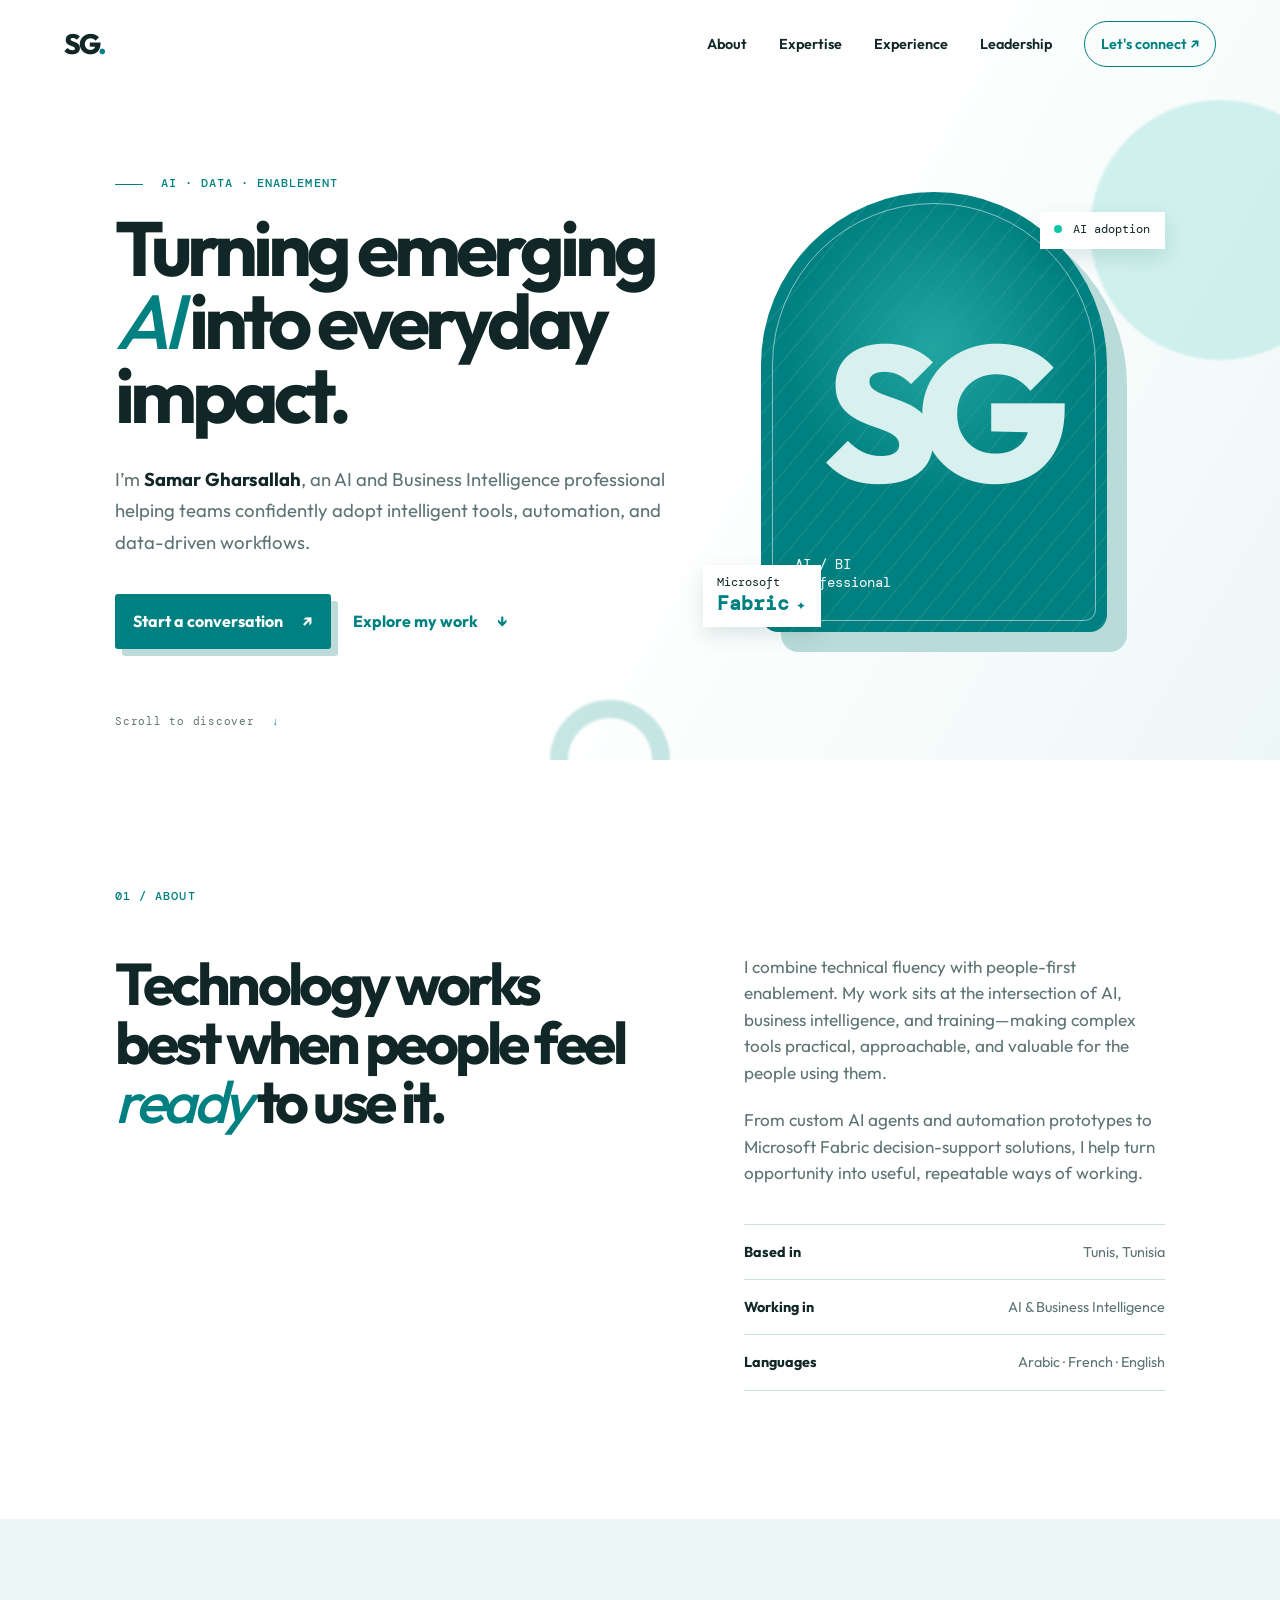
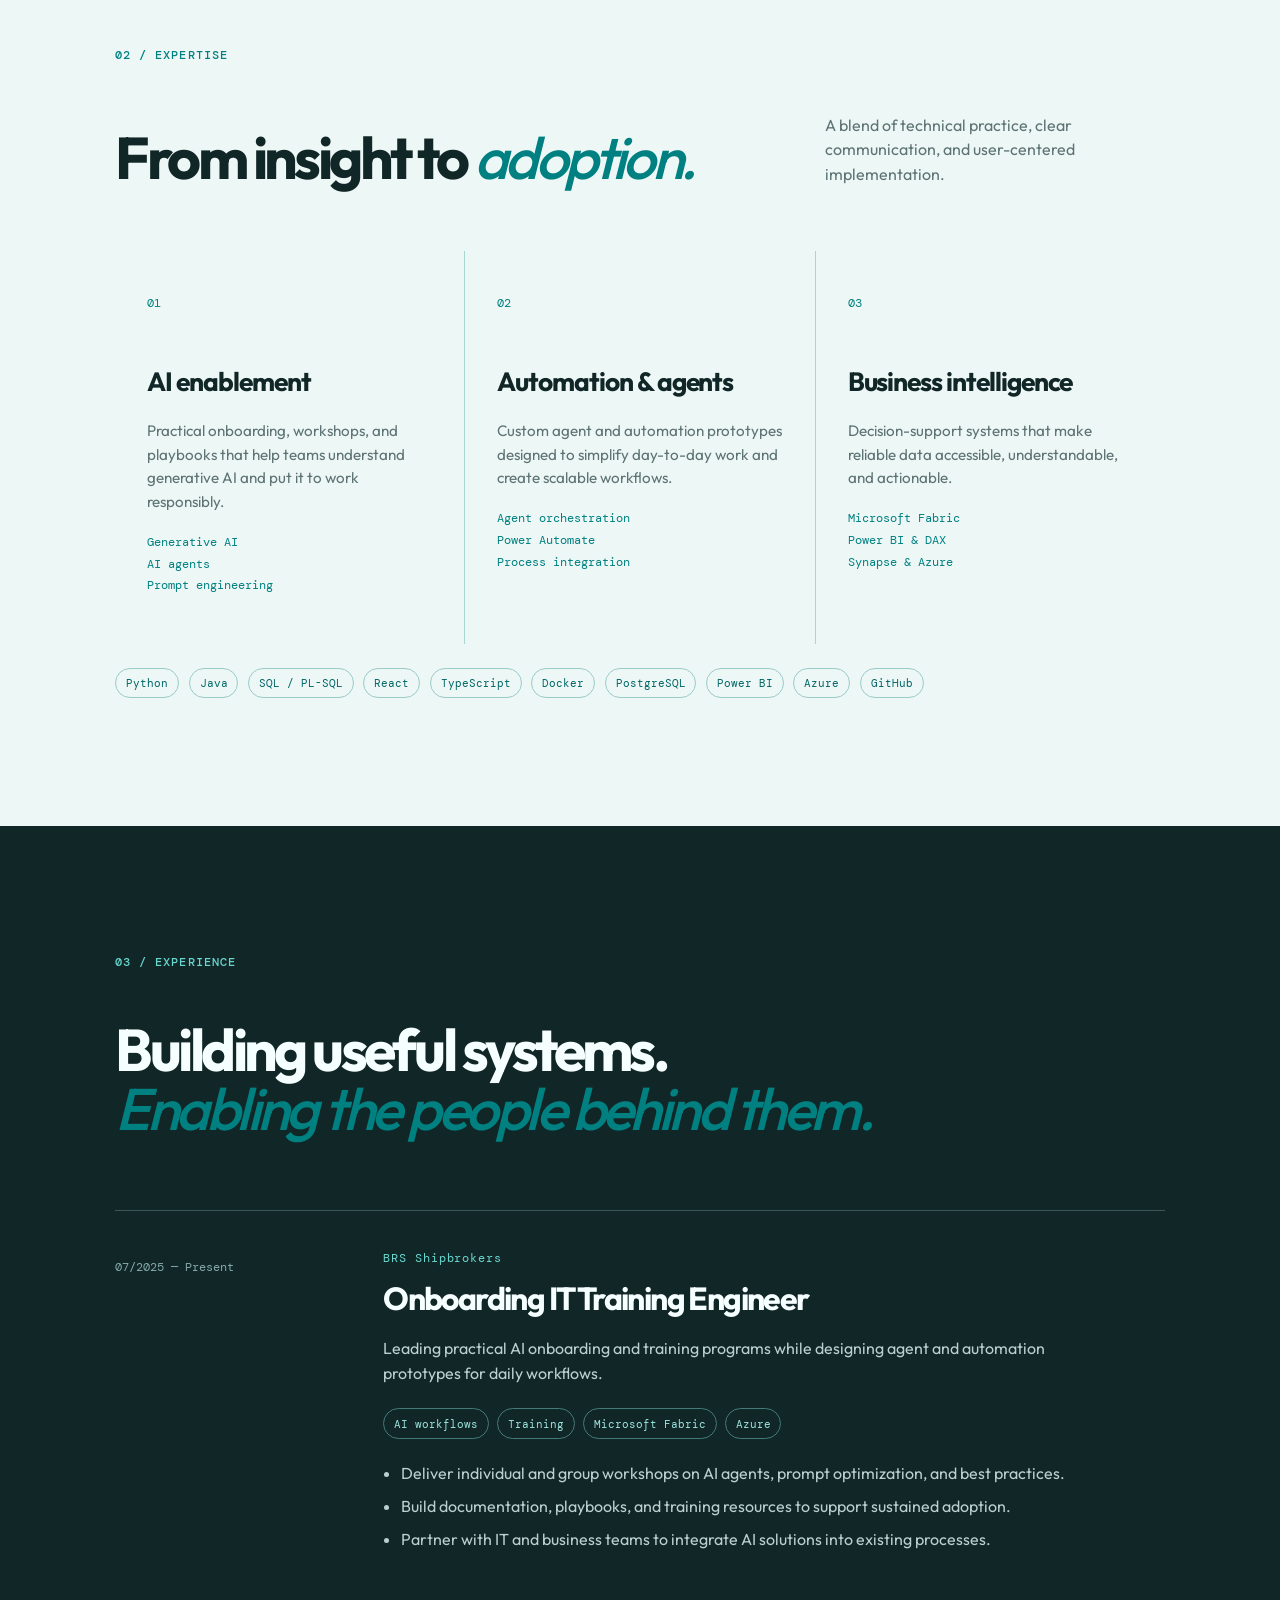
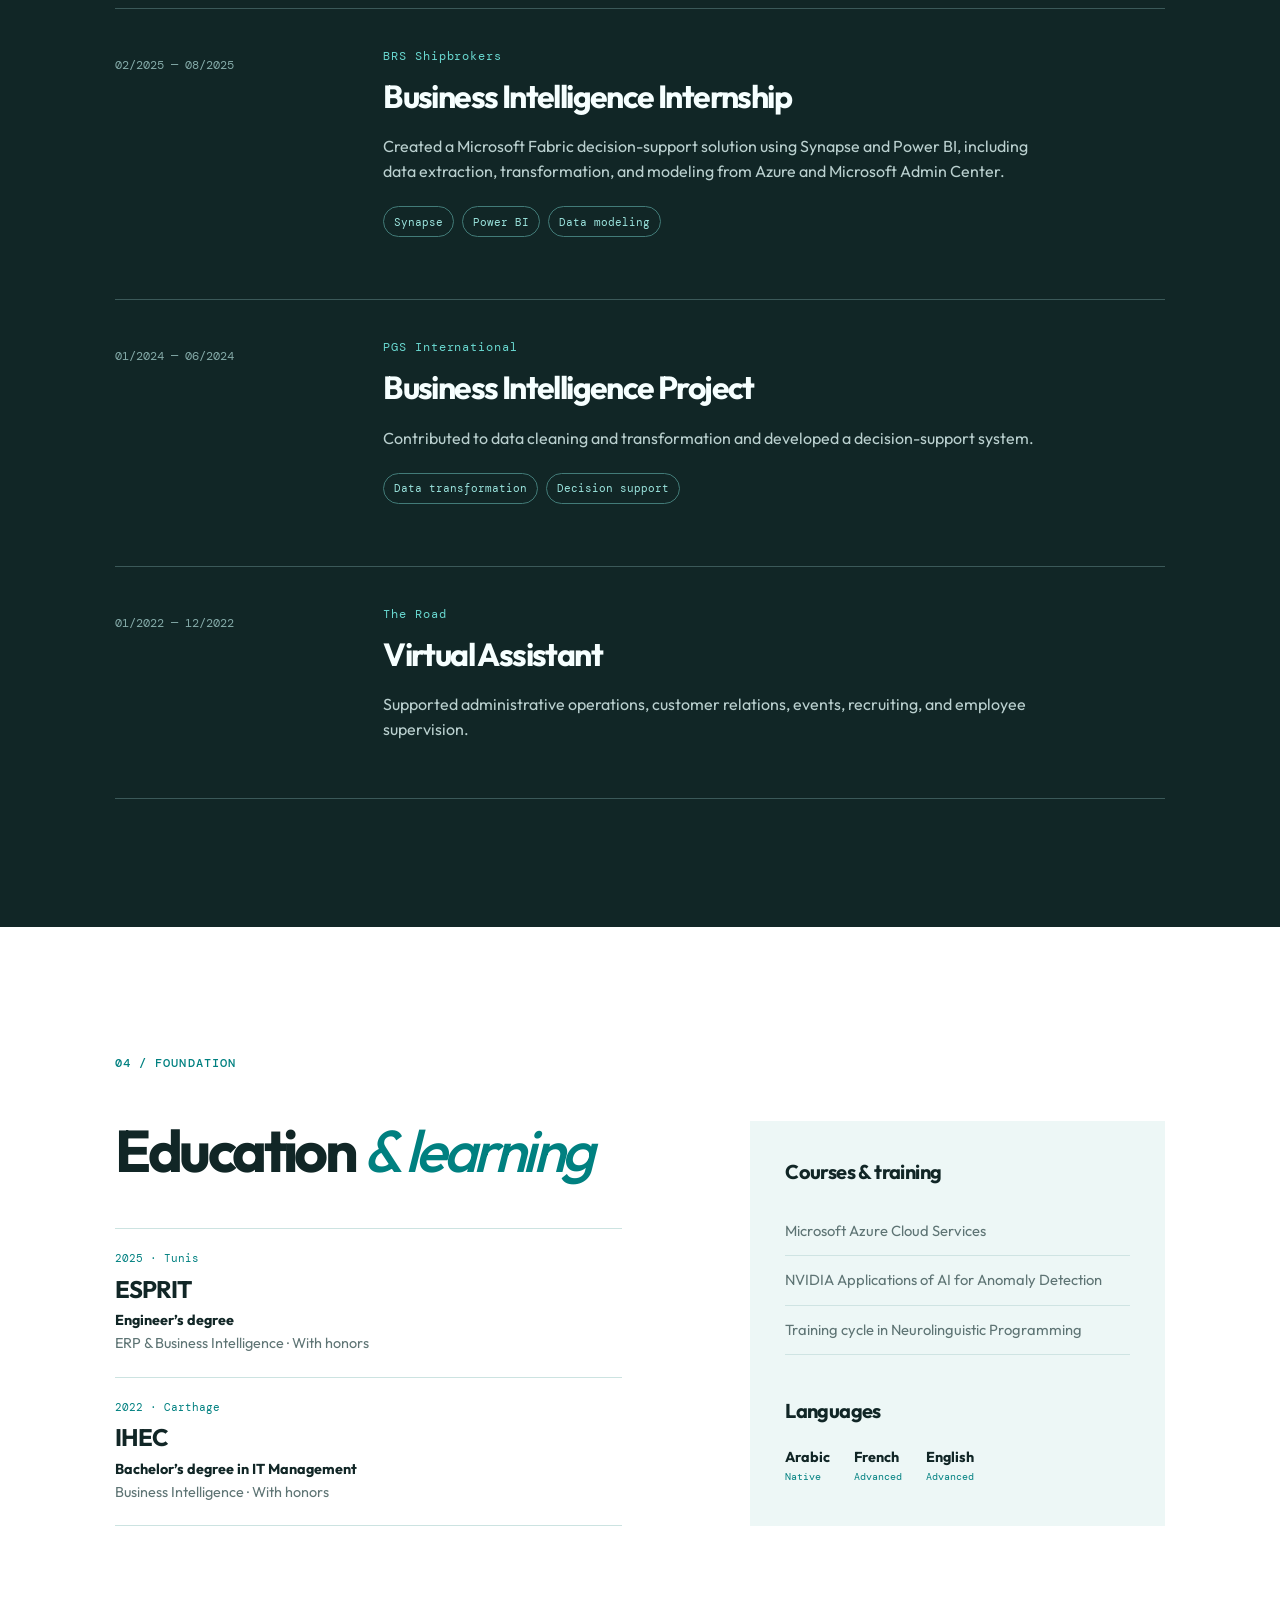
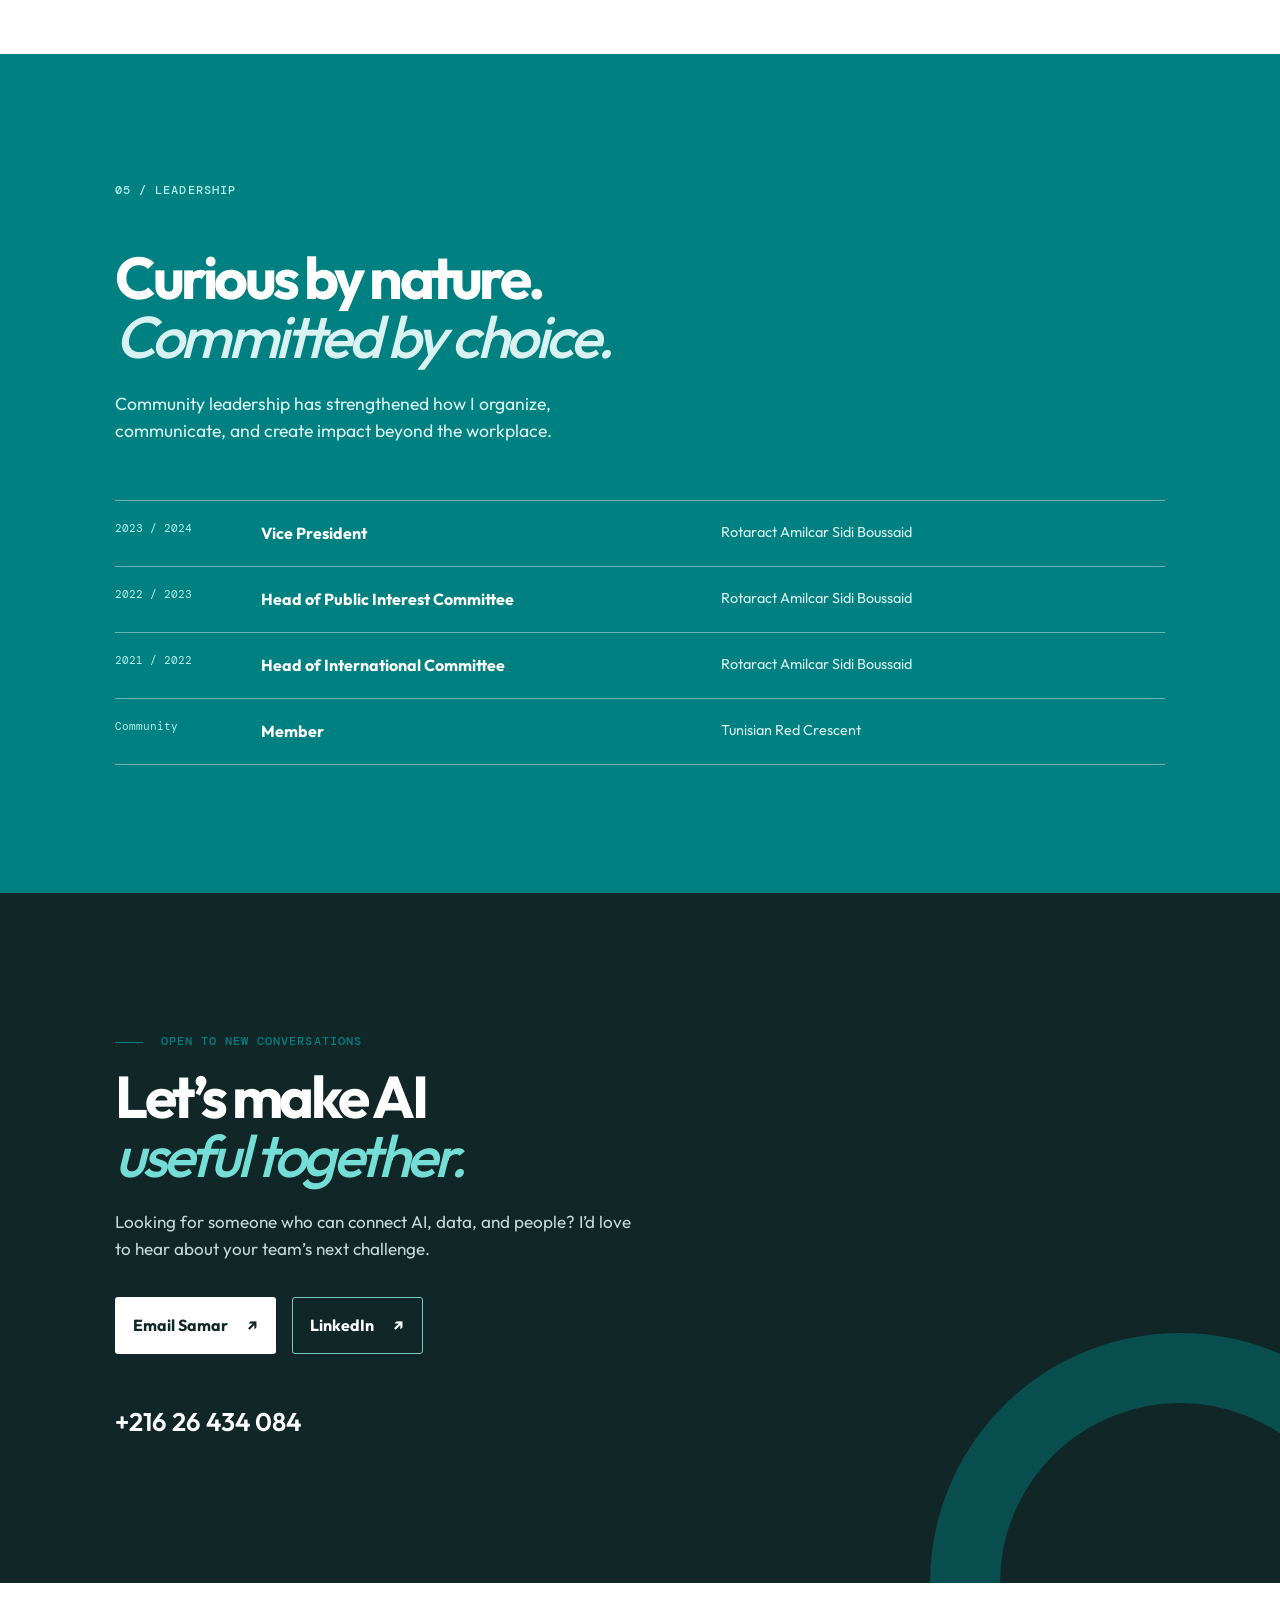
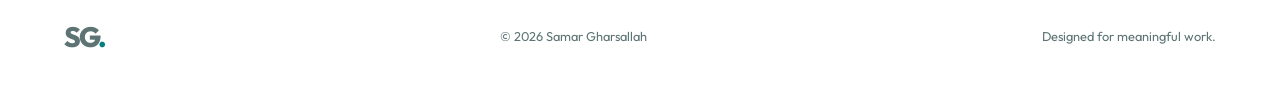
==== index.html @ 411aa755 "Create Samar Gharsallah portfolio website directly on main" ====
<!doctype html>
<html lang="en">
<head>
  <meta charset="UTF-8" />
  <meta name="viewport" content="width=device-width, initial-scale=1.0" />
  <meta name="description" content="Samar Gharsallah is an AI and Business Intelligence professional specializing in AI adoption, training, automation, Microsoft Fabric, Azure, and decision support." />
  <meta name="theme-color" content="#008080" />
  <title>Samar Gharsallah — AI & Business Intelligence</title>
  <link rel="preconnect" href="https://fonts.googleapis.com" />
  <link rel="preconnect" href="https://fonts.gstatic.com" crossorigin />
  <link href="https://fonts.googleapis.com/css2?family=DM+Mono:wght@400;500&family=Outfit:wght@400;500;600;700;800&display=swap" rel="stylesheet" />
  <link rel="stylesheet" href="styles.css" />
</head>
<body>
  <a class="skip-link" href="#main">Skip to content</a>
  <header class="site-header">
    <a class="brand" href="#top" aria-label="Samar Gharsallah home">SG<span>.</span></a>
    <button class="menu-toggle" type="button" aria-expanded="false" aria-controls="site-nav"><span></span><span></span><span></span><span class="sr-only">Open navigation</span></button>
    <nav id="site-nav" class="site-nav" aria-label="Main navigation">
      <a href="#about">About</a><a href="#expertise">Expertise</a><a href="#experience">Experience</a><a href="#leadership">Leadership</a>
      <a class="nav-contact" href="#contact">Let's connect <span aria-hidden="true">↗</span></a>
    </nav>
  </header>

  <main id="main">
    <section id="top" class="hero">
      <div class="hero-orb orb-one"></div><div class="hero-orb orb-two"></div>
      <div class="hero-copy reveal">
        <p class="eyebrow"><span></span> AI · DATA · ENABLEMENT</p>
        <h1>Turning emerging <em>AI</em> into everyday impact.</h1>
        <p class="hero-intro">I’m <strong>Samar Gharsallah</strong>, an AI and Business Intelligence professional helping teams confidently adopt intelligent tools, automation, and data-driven workflows.</p>
        <div class="hero-actions">
          <a class="button button-primary" href="mailto:samargharsallah2@gmail.com">Start a conversation <span aria-hidden="true">↗</span></a>
          <a class="button button-text" href="#experience">Explore my work <span aria-hidden="true">↓</span></a>
        </div>
      </div>
      <div class="hero-visual reveal">
        <div class="portrait-card" role="img" aria-label="Stylized portrait placeholder for Samar Gharsallah; add her supplied photo to assets to replace this treatment.">
          <div class="portrait-fallback"><span>S</span><span>G</span></div>
          <p>AI / BI<br />Professional</p>
        </div>
        <div class="floating-card card-top"><span class="dot"></span> AI adoption</div>
        <div class="floating-card card-bottom">Microsoft<br /><strong>Fabric</strong> <span>✦</span></div>
      </div>
      <div class="scroll-note">Scroll to discover <span aria-hidden="true">↓</span></div>
    </section>

    <section id="about" class="section about">
      <div class="section-label reveal">01 / ABOUT</div>
      <div class="about-grid">
        <h2 class="reveal">Technology works best when people feel <em>ready</em> to use it.</h2>
        <div class="about-copy reveal">
          <p>I combine technical fluency with people-first enablement. My work sits at the intersection of AI, business intelligence, and training—making complex tools practical, approachable, and valuable for the people using them.</p>
          <p>From custom AI agents and automation prototypes to Microsoft Fabric decision-support solutions, I help turn opportunity into useful, repeatable ways of working.</p>
          <div class="quick-facts"><div><strong>Based in</strong><span>Tunis, Tunisia</span></div><div><strong>Working in</strong><span>AI & Business Intelligence</span></div><div><strong>Languages</strong><span>Arabic · French · English</span></div></div>
        </div>
      </div>
    </section>

    <section id="expertise" class="section expertise">
      <div class="section-label reveal">02 / EXPERTISE</div>
      <div class="section-heading reveal"><h2>From insight to <em>adoption.</em></h2><p>A blend of technical practice, clear communication, and user-centered implementation.</p></div>
      <div class="expertise-grid">
        <article class="expertise-card reveal"><span class="card-number">01</span><h3>AI enablement</h3><p>Practical onboarding, workshops, and playbooks that help teams understand generative AI and put it to work responsibly.</p><ul><li>Generative AI</li><li>AI agents</li><li>Prompt engineering</li></ul></article>
        <article class="expertise-card reveal"><span class="card-number">02</span><h3>Automation & agents</h3><p>Custom agent and automation prototypes designed to simplify day-to-day work and create scalable workflows.</p><ul><li>Agent orchestration</li><li>Power Automate</li><li>Process integration</li></ul></article>
        <article class="expertise-card reveal"><span class="card-number">03</span><h3>Business intelligence</h3><p>Decision-support systems that make reliable data accessible, understandable, and actionable.</p><ul><li>Microsoft Fabric</li><li>Power BI & DAX</li><li>Synapse & Azure</li></ul></article>
      </div>
      <div class="skills-strip reveal"><span>Python</span><span>Java</span><span>SQL / PL-SQL</span><span>React</span><span>TypeScript</span><span>Docker</span><span>PostgreSQL</span><span>Power BI</span><span>Azure</span><span>GitHub</span></div>
    </section>

    <section id="experience" class="section experience">
      <div class="section-label reveal">03 / EXPERIENCE</div>
      <div class="section-heading reveal"><h2>Building useful systems.<br /><em>Enabling the people behind them.</em></h2></div>
      <div class="timeline">
        <article class="timeline-item featured reveal"><div class="timeline-date">07/2025 — Present</div><div class="timeline-content"><p class="role-type">BRS Shipbrokers</p><h3>Onboarding IT Training Engineer</h3><p>Leading practical AI onboarding and training programs while designing agent and automation prototypes for daily workflows.</p><div class="tag-list"><span>AI workflows</span><span>Training</span><span>Microsoft Fabric</span><span>Azure</span></div><ul><li>Deliver individual and group workshops on AI agents, prompt optimization, and best practices.</li><li>Build documentation, playbooks, and training resources to support sustained adoption.</li><li>Partner with IT and business teams to integrate AI solutions into existing processes.</li></ul></div></article>
        <article class="timeline-item reveal"><div class="timeline-date">02/2025 — 08/2025</div><div class="timeline-content"><p class="role-type">BRS Shipbrokers</p><h3>Business Intelligence Internship</h3><p>Created a Microsoft Fabric decision-support solution using Synapse and Power BI, including data extraction, transformation, and modeling from Azure and Microsoft Admin Center.</p><div class="tag-list"><span>Synapse</span><span>Power BI</span><span>Data modeling</span></div></div></article>
        <article class="timeline-item reveal"><div class="timeline-date">01/2024 — 06/2024</div><div class="timeline-content"><p class="role-type">PGS International</p><h3>Business Intelligence Project</h3><p>Contributed to data cleaning and transformation and developed a decision-support system.</p><div class="tag-list"><span>Data transformation</span><span>Decision support</span></div></div></article>
        <article class="timeline-item reveal"><div class="timeline-date">01/2022 — 12/2022</div><div class="timeline-content"><p class="role-type">The Road</p><h3>Virtual Assistant</h3><p>Supported administrative operations, customer relations, events, recruiting, and employee supervision.</p></div></article>
      </div>
    </section>

    <section class="section credentials">
      <div class="section-label reveal">04 / FOUNDATION</div>
      <div class="credentials-grid">
        <div class="education reveal"><h2>Education <em>& learning</em></h2><article><p>2025 · Tunis</p><h3>ESPRIT</h3><strong>Engineer’s degree</strong><span>ERP & Business Intelligence · With honors</span></article><article><p>2022 · Carthage</p><h3>IHEC</h3><strong>Bachelor’s degree in IT Management</strong><span>Business Intelligence · With honors</span></article></div>
        <div class="learning reveal"><h3>Courses & training</h3><ul><li>Microsoft Azure Cloud Services</li><li>NVIDIA Applications of AI for Anomaly Detection</li><li>Training cycle in Neurolinguistic Programming</li></ul><h3 class="language-title">Languages</h3><div class="languages"><div><strong>Arabic</strong><span>Native</span></div><div><strong>French</strong><span>Advanced</span></div><div><strong>English</strong><span>Advanced</span></div></div></div>
      </div>
    </section>

    <section id="leadership" class="section leadership">
      <div class="leadership-inner reveal"><div class="section-label">05 / LEADERSHIP</div><h2>Curious by nature.<br /><em>Committed by choice.</em></h2><p>Community leadership has strengthened how I organize, communicate, and create impact beyond the workplace.</p><div class="leadership-list"><div><span>2023 / 2024</span><strong>Vice President</strong><em>Rotaract Amilcar Sidi Boussaid</em></div><div><span>2022 / 2023</span><strong>Head of Public Interest Committee</strong><em>Rotaract Amilcar Sidi Boussaid</em></div><div><span>2021 / 2022</span><strong>Head of International Committee</strong><em>Rotaract Amilcar Sidi Boussaid</em></div><div><span>Community</span><strong>Member</strong><em>Tunisian Red Crescent</em></div></div></div>
    </section>

    <section id="contact" class="contact-section">
      <div class="contact-orb"></div><p class="eyebrow reveal"><span></span> OPEN TO NEW CONVERSATIONS</p><h2 class="reveal">Let’s make AI<br /><em>useful together.</em></h2><p class="contact-intro reveal">Looking for someone who can connect AI, data, and people? I’d love to hear about your team’s next challenge.</p><div class="contact-actions reveal"><a class="button button-light" href="mailto:samargharsallah2@gmail.com">Email Samar <span aria-hidden="true">↗</span></a><a class="button button-outline" href="https://www.linkedin.com/in/samar-gharsallah-672684224" target="_blank" rel="noopener noreferrer">LinkedIn <span aria-hidden="true">↗</span></a></div><a class="phone-link reveal" href="tel:+21626434084">+216 26 434 084</a>
    </section>
  </main>
  <footer><a class="brand" href="#top" aria-label="Back to top">SG<span>.</span></a><p>© <span id="year"></span> Samar Gharsallah</p><p>Designed for meaningful work.</p></footer>
  <script src="script.js"></script>
</body>
</html>
---- styles.css ----
:root{--teal:#008080;--deep:#006666;--ink:#112626;--muted:#5e7474;--paper:#fff;--mist:#edf7f6;--line:#cce3e1;--display:'Outfit',sans-serif;--mono:'DM Mono',monospace}*{box-sizing:border-box}html{scroll-behavior:smooth}body{margin:0;background:var(--paper);color:var(--ink);font-family:var(--display);font-size:16px;line-height:1.55}a{color:inherit;text-decoration:none}.skip-link{position:fixed;top:-5rem;left:1rem;background:var(--ink);color:#fff;padding:.7rem 1rem;z-index:100}.skip-link:focus{top:1rem}.site-header{height:88px;display:flex;align-items:center;justify-content:space-between;padding:0 clamp(1.3rem,5vw,6rem);position:absolute;top:0;width:100%;z-index:10}.brand{font-size:1.75rem;font-weight:800;letter-spacing:-.08em}.brand span{color:var(--teal)}.site-nav{display:flex;align-items:center;gap:2rem;font-size:.9rem;font-weight:600}.site-nav>a:not(.nav-contact){position:relative}.site-nav>a:not(.nav-contact):after{content:'';position:absolute;height:2px;width:0;background:var(--teal);left:0;bottom:-5px;transition:width .25s}.site-nav>a:hover:after{width:100%}.nav-contact{border:1px solid var(--teal);padding:.65rem 1rem;border-radius:999px;color:var(--teal)}.menu-toggle{display:none;background:none;border:0;padding:.5rem}.menu-toggle span:not(.sr-only){display:block;background:var(--ink);height:2px;width:25px;margin:5px}.sr-only{position:absolute;width:1px;height:1px;overflow:hidden;clip:rect(0,0,0,0)}.hero{min-height:760px;display:grid;grid-template-columns:1.12fr .88fr;align-items:center;padding:8rem clamp(1.3rem,9vw,11rem) 4rem;position:relative;overflow:hidden;background:linear-gradient(120deg,#fff 55%,var(--mist))}.hero-copy{position:relative;z-index:2}.eyebrow,.section-label{font-family:var(--mono);letter-spacing:.09em;font-size:.72rem;color:var(--teal);font-weight:500}.eyebrow span{display:inline-block;width:28px;height:1px;background:currentColor;vertical-align:middle;margin-right:.6rem}h1,h2,h3,p{margin-top:0}h1{font-size:clamp(3.25rem,6vw,6.5rem);line-height:.96;letter-spacing:-.065em;max-width:770px;margin:1.1rem 0 2rem;font-weight:700}h1 em,h2 em{font-weight:500;color:var(--teal)}.hero-intro{font-size:1.16rem;max-width:590px;color:var(--muted);line-height:1.7}.hero-intro strong{color:var(--ink)}.hero-actions,.contact-actions{display:flex;gap:1rem;flex-wrap:wrap;margin-top:2.2rem}.button{font-weight:700;display:inline-flex;align-items:center;gap:1.2rem;border-radius:3px;padding:.95rem 1.1rem;transition:transform .2s,background .2s}.button:hover{transform:translateY(-3px)}.button-primary{background:var(--teal);color:#fff;box-shadow:7px 7px 0 #bedbd9}.button-text{color:var(--teal);padding-inline:.4rem}.hero-visual{height:540px;position:relative;display:flex;justify-content:center;align-items:center}.portrait-card{width:min(360px,75%);height:440px;border-radius:180px 180px 18px 18px;background:var(--teal);overflow:hidden;position:relative;box-shadow:20px 20px 0 #b9dcda;isolation:isolate}.portrait-card:before{content:'';position:absolute;inset:11px;border:1px solid rgba(255,255,255,.52);border-radius:170px 170px 12px 12px}.portrait-fallback{height:100%;display:flex;align-items:center;justify-content:center;gap:.02em;font-size:clamp(7rem,15vw,12rem);font-weight:800;letter-spacing:-.13em;color:#d8f0ee;background:radial-gradient(circle at 50% 35%,#22a5a1,transparent 45%),repeating-linear-gradient(130deg,transparent 0 16px,rgba(255,255,255,.08) 17px 18px)}.portrait-card p{position:absolute;bottom:27px;left:34px;color:#fff;z-index:1;font-size:.85rem;font-family:var(--mono);line-height:1.3}.floating-card{position:absolute;background:#fff;padding:.7rem .9rem;box-shadow:0 8px 20px rgba(0,80,80,.13);font-family:var(--mono);font-size:.72rem;line-height:1.25}.card-top{top:70px;right:0}.dot{width:8px;height:8px;background:#11c5a9;border-radius:50%;display:inline-block;margin-right:4px}.card-bottom{bottom:55px;left:0}.card-bottom strong{color:var(--teal);font-size:1.25rem}.card-bottom span{color:var(--teal)}.orb-one,.orb-two{position:absolute;border-radius:50%;filter:blur(1px);opacity:.6}.orb-one{width:260px;height:260px;background:#b6e9e4;right:-70px;top:100px}.orb-two{width:120px;height:120px;border:18px solid #a1d6d2;left:43%;bottom:-60px}.scroll-note{position:absolute;bottom:2rem;left:clamp(1.3rem,9vw,11rem);font: .67rem var(--mono);letter-spacing:.07em;color:var(--muted)}.scroll-note span{color:var(--teal);margin-left:.6rem}.section{padding:clamp(5rem,10vw,10rem) clamp(1.3rem,9vw,11rem)}.section-label{margin-bottom:3rem}.about{background:#fff}.about-grid{display:grid;grid-template-columns:1.1fr .9fr;gap:clamp(3rem,9vw,10rem)}h2{font-size:clamp(2.4rem,4.6vw,5rem);line-height:1;letter-spacing:-.06em;margin:0}.about-copy{color:var(--muted);font-size:1.07rem}.about-copy p{margin-bottom:1.3rem}.quick-facts{border-top:1px solid var(--line);margin-top:2.3rem}.quick-facts div{padding:1rem 0;border-bottom:1px solid var(--line);display:flex;justify-content:space-between;gap:1rem;font-size:.9rem}.quick-facts strong{color:var(--ink)}.expertise{background:var(--mist)}.section-heading{display:flex;justify-content:space-between;align-items:end;gap:2rem;margin-bottom:4rem}.section-heading p{max-width:340px;color:var(--muted);margin:0}.expertise-grid{display:grid;grid-template-columns:repeat(3,1fr);gap:1px;background:#a8d6d3}.expertise-card{background:var(--mist);padding:2.4rem 2rem;min-height:330px;transition:background .25s,transform .25s}.expertise-card:hover{background:#fff;transform:translateY(-8px)}.card-number{font: .72rem var(--mono);color:var(--teal)}.expertise-card h3{font-size:1.65rem;letter-spacing:-.04em;margin:3rem 0 1rem}.expertise-card p{color:var(--muted);font-size:.95rem}.expertise-card ul{list-style:none;padding:0;font: .75rem var(--mono);color:var(--teal)}.expertise-card li{padding-top:.35rem}.skills-strip{margin-top:1.5rem;display:flex;gap:.6rem;flex-wrap:wrap}.skills-strip span,.tag-list span{font: .7rem var(--mono);padding:.46rem .62rem;border:1px solid #9acbc8;color:var(--deep);border-radius:999px}.experience{background:var(--ink);color:#f6ffff}.experience .section-label{color:#67d6ce}.experience .section-heading{margin-bottom:4.5rem}.timeline{border-top:1px solid #3b5959}.timeline-item{display:grid;grid-template-columns:220px 1fr;gap:3rem;padding:2.5rem 0;border-bottom:1px solid #3b5959}.timeline-date{font: .75rem var(--mono);color:#84aaa8;padding-top:.5rem}.role-type{font: .72rem var(--mono);color:#69d8d0;letter-spacing:.08em;margin-bottom:.5rem}.timeline-content h3{font-size:clamp(1.65rem,2.5vw,2.5rem);letter-spacing:-.05em;margin-bottom:.8rem}.timeline-content>p:not(.role-type){max-width:680px;color:#bad0cf}.tag-list{display:flex;gap:.5rem;flex-wrap:wrap;margin:1.4rem 0}.tag-list span{color:#9be4de;border-color:#427b78}.timeline-content ul{color:#bad0cf;padding-left:1.1rem;max-width:700px}.timeline-content li{margin:.5rem 0}.credentials{background:#fff}.credentials-grid{display:grid;grid-template-columns:1.1fr .9fr;gap:clamp(3rem,10vw,12rem)}.education h2{margin-bottom:3rem}.education article{border-top:1px solid var(--line);padding:1.4rem 0}.education article:last-child{border-bottom:1px solid var(--line)}.education article p{font:.7rem var(--mono);color:var(--teal);margin-bottom:.35rem}.education h3{font-size:1.5rem;margin:.1rem 0;letter-spacing:-.04em}.education strong,.education span{display:block;font-size:.9rem}.education span{color:var(--muted)}.learning{background:var(--mist);padding:2.2rem}.learning h3{font-size:1.25rem;letter-spacing:-.03em}.learning ul{padding:0;list-style:none}.learning li{padding:.8rem 0;border-bottom:1px solid #cfe4e3;color:var(--muted);font-size:.92rem}.language-title{margin-top:2.5rem}.languages{display:flex;gap:1.5rem}.languages div{display:grid;gap:.1rem}.languages strong{font-size:.9rem}.languages span{font: .65rem var(--mono);color:var(--teal)}.leadership{background:var(--teal);color:#fff}.leadership .section-label{color:#b5f0eb}.leadership-inner>p{max-width:530px;color:#d7f2f0;margin:1.5rem 0 3.5rem;font-size:1.1rem}.leadership h2 em{color:#d7f2f0}.leadership-list{border-top:1px solid rgba(255,255,255,.4)}.leadership-list>div{display:grid;grid-template-columns:130px 1fr 1fr;gap:1rem;padding:1.25rem 0;border-bottom:1px solid rgba(255,255,255,.4)}.leadership-list span{font: .7rem var(--mono);color:#b5f0eb}.leadership-list strong{font-size:1rem}.leadership-list em{font-size:.9rem;color:#d7f2f0;font-style:normal}.contact-section{background:var(--ink);color:#fff;padding:clamp(5rem,11vw,10rem) clamp(1.3rem,9vw,11rem);position:relative;overflow:hidden}.contact-section h2{position:relative;z-index:1;margin:1rem 0 1.5rem}.contact-section h2 em{color:#74ddd6}.contact-intro{max-width:530px;color:#c3d9d8;position:relative;z-index:1;font-size:1.07rem}.button-light{background:#fff;color:var(--ink)}.button-outline{border:1px solid #79c9c4;color:#fff}.phone-link{font-size:clamp(1.1rem,2vw,1.6rem);font-weight:600;display:inline-block;margin-top:3rem;position:relative;z-index:1}.phone-link:hover{text-decoration:underline}.contact-orb{position:absolute;width:500px;height:500px;border:70px solid rgba(0,128,128,.45);border-radius:50%;right:-150px;bottom:-250px}footer{display:flex;justify-content:space-between;align-items:center;padding:2rem clamp(1.3rem,5vw,6rem);font-size:.8rem;color:var(--muted)}footer p{margin:0}.reveal{opacity:0;transform:translateY(25px);transition:opacity .65s ease,transform .65s ease}.reveal.visible{opacity:1;transform:none}@media(max-width:780px){.site-header{height:70px}.menu-toggle{display:block;z-index:12}.site-nav{display:none;position:absolute;top:0;right:0;width:min(270px,85vw);min-height:100vh;background:#fff;box-shadow:-10px 0 30px rgba(0,0,0,.1);padding:6rem 2rem;align-items:flex-start;flex-direction:column;gap:1.7rem}.site-nav.open{display:flex}.hero{grid-template-columns:1fr;padding-top:7.5rem;min-height:unset}.hero-visual{height:400px;margin-top:1rem}.portrait-card{height:350px;width:260px}.hero h1{font-size:clamp(3rem,14vw,4.7rem)}.scroll-note{display:none}.about-grid,.credentials-grid{grid-template-columns:1fr;gap:2.5rem}.section-heading{display:block}.section-heading p{margin-top:1.3rem}.expertise-grid{grid-template-columns:1fr}.expertise-card{min-height:unset}.timeline-item{grid-template-columns:1fr;gap:.7rem}.leadership-list>div{grid-template-columns:1fr;gap:.25rem}.contact-orb{width:340px;height:340px;border-width:48px}.section{padding-top:5rem;padding-bottom:5rem}footer{gap:1rem;flex-wrap:wrap}.hero-actions .button{font-size:.9rem}}@media(prefers-reduced-motion:reduce){html{scroll-behavior:auto}*,*:before,*:after{animation-duration:.01ms!important;animation-iteration-count:1!important;transition-duration:.01ms!important}.reveal{opacity:1;transform:none}}
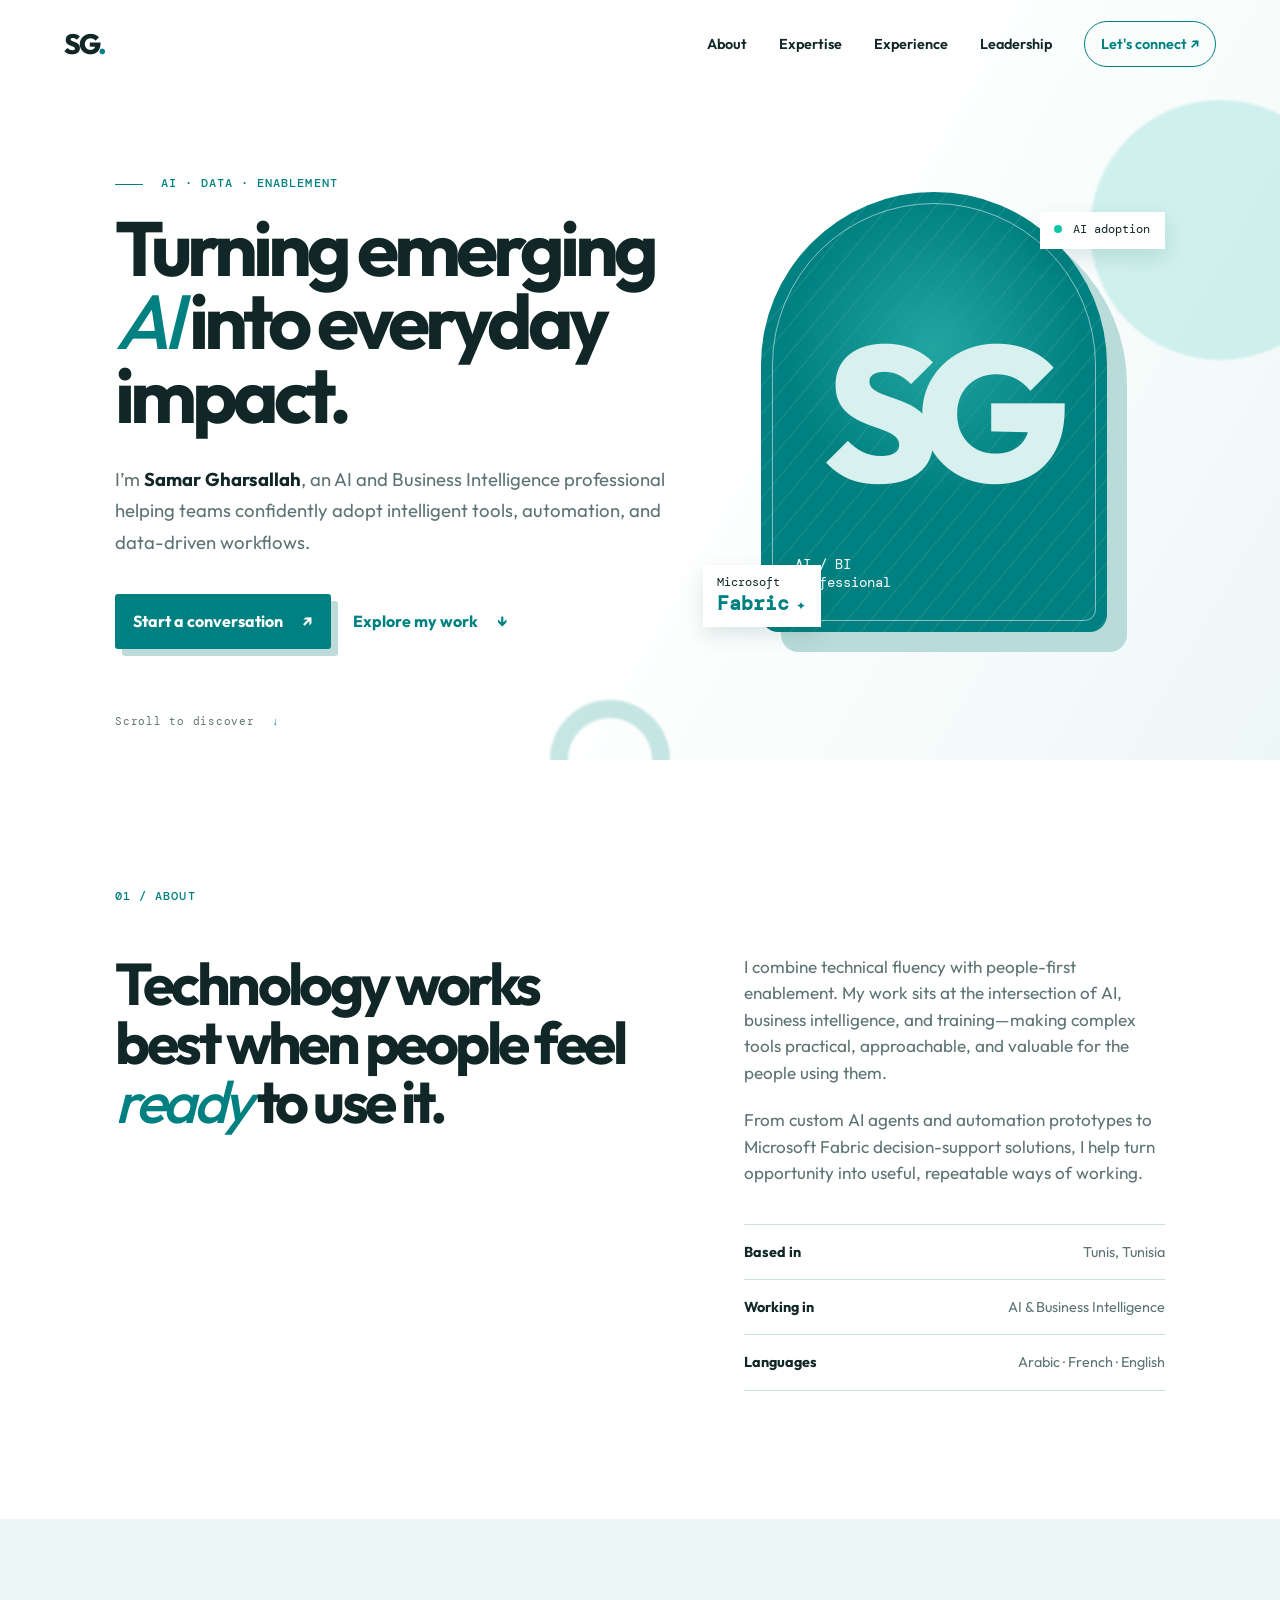
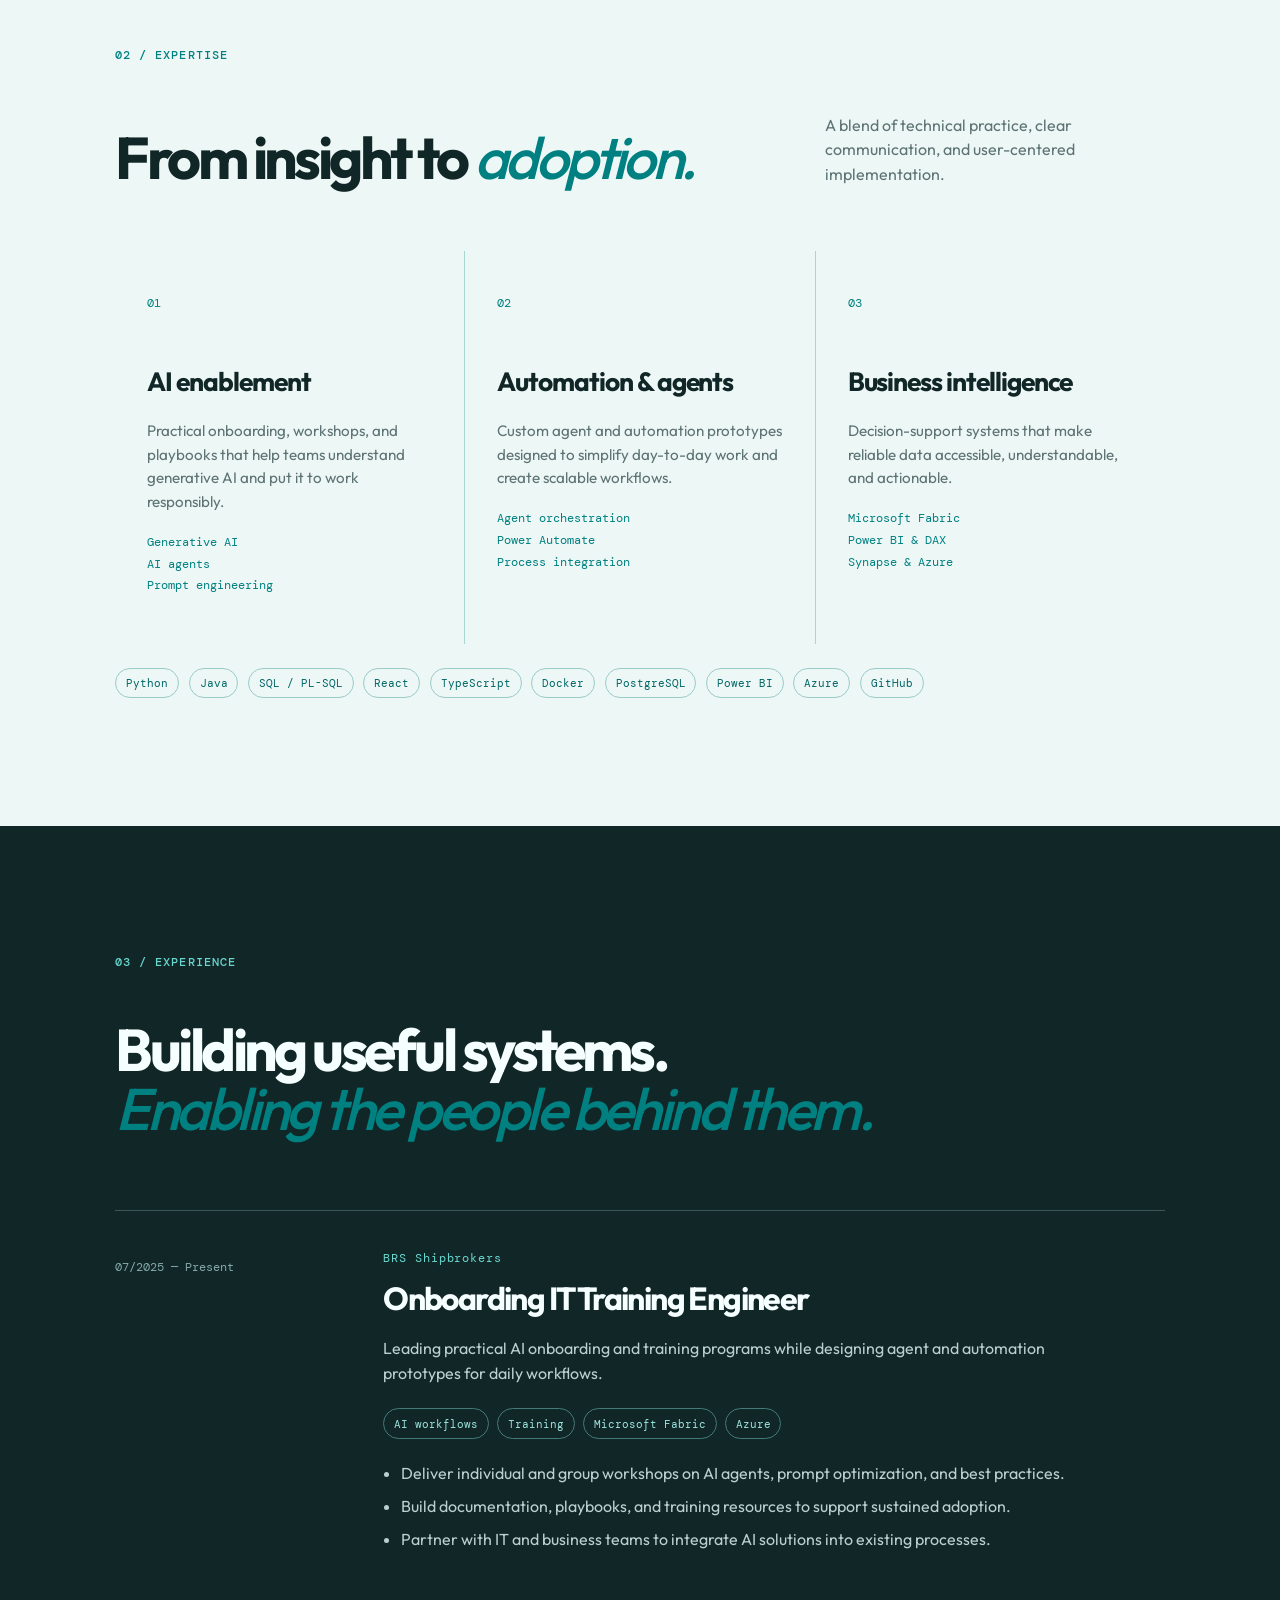
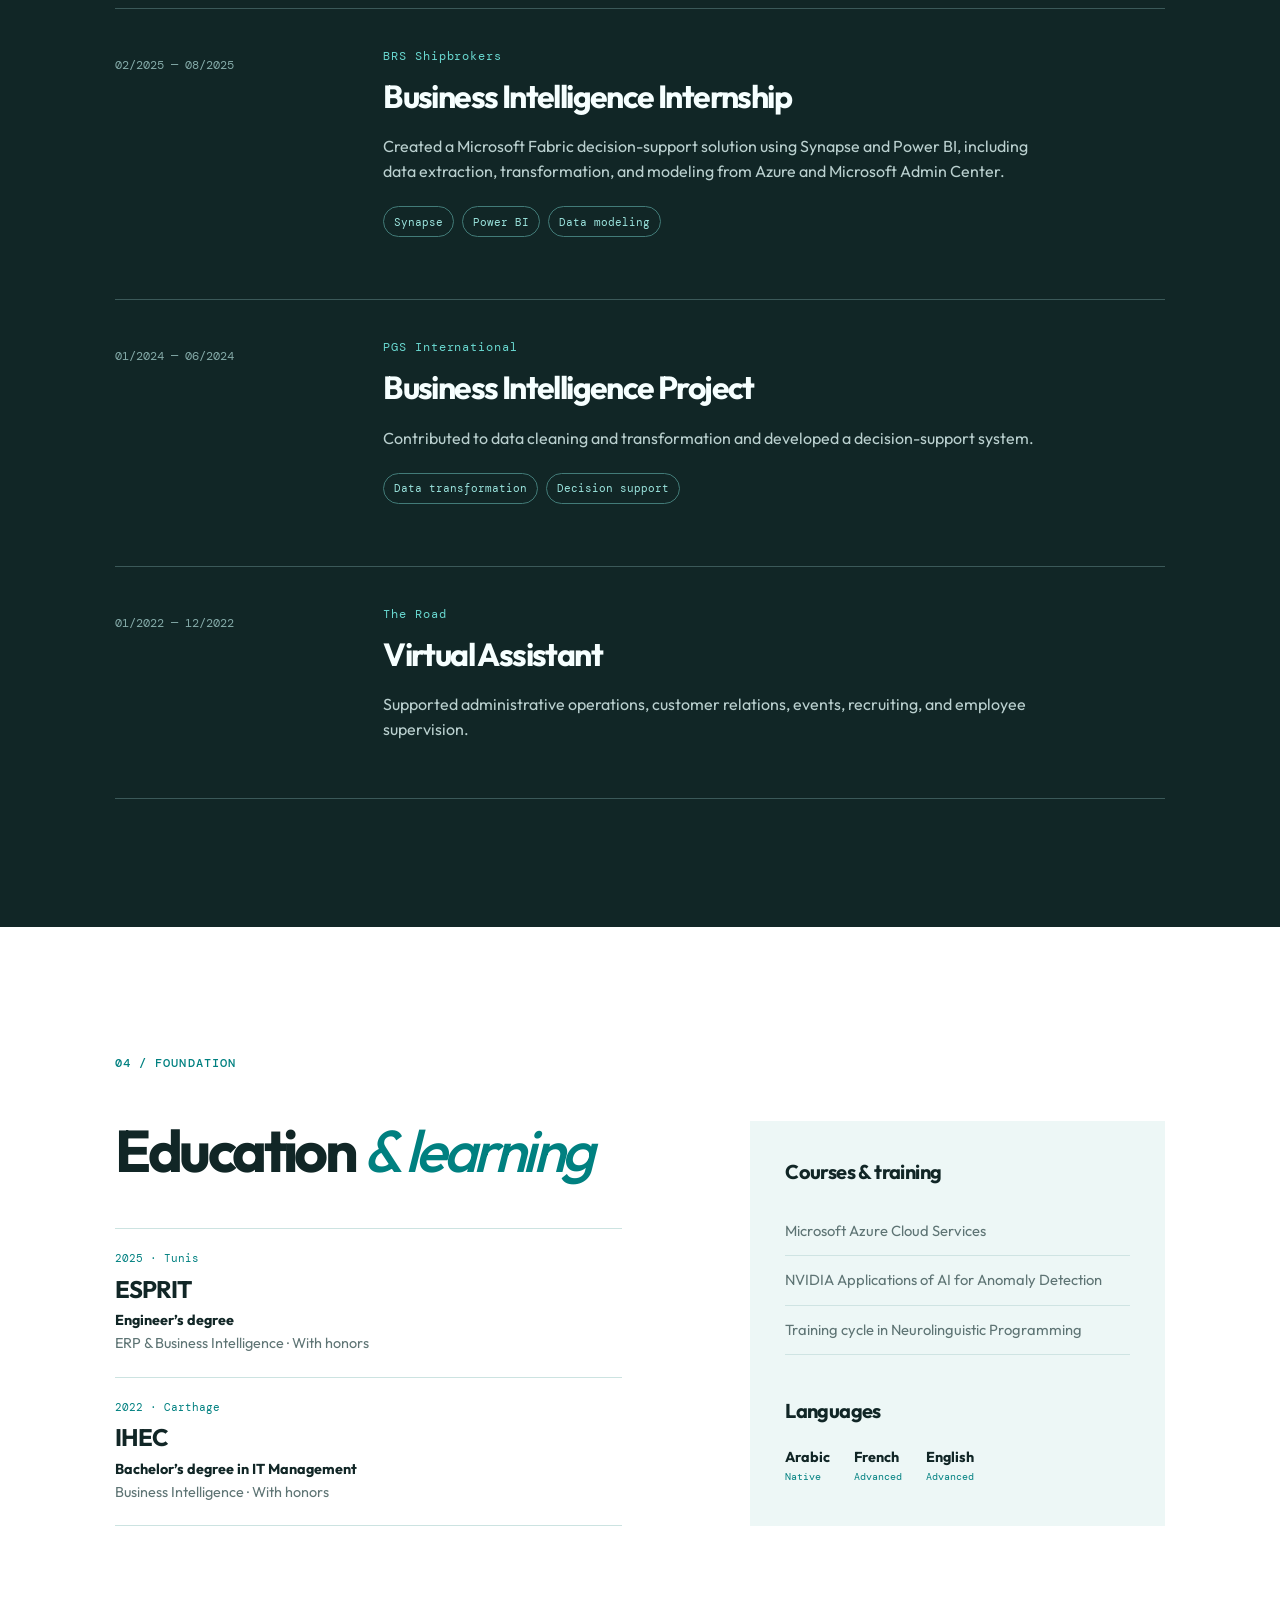
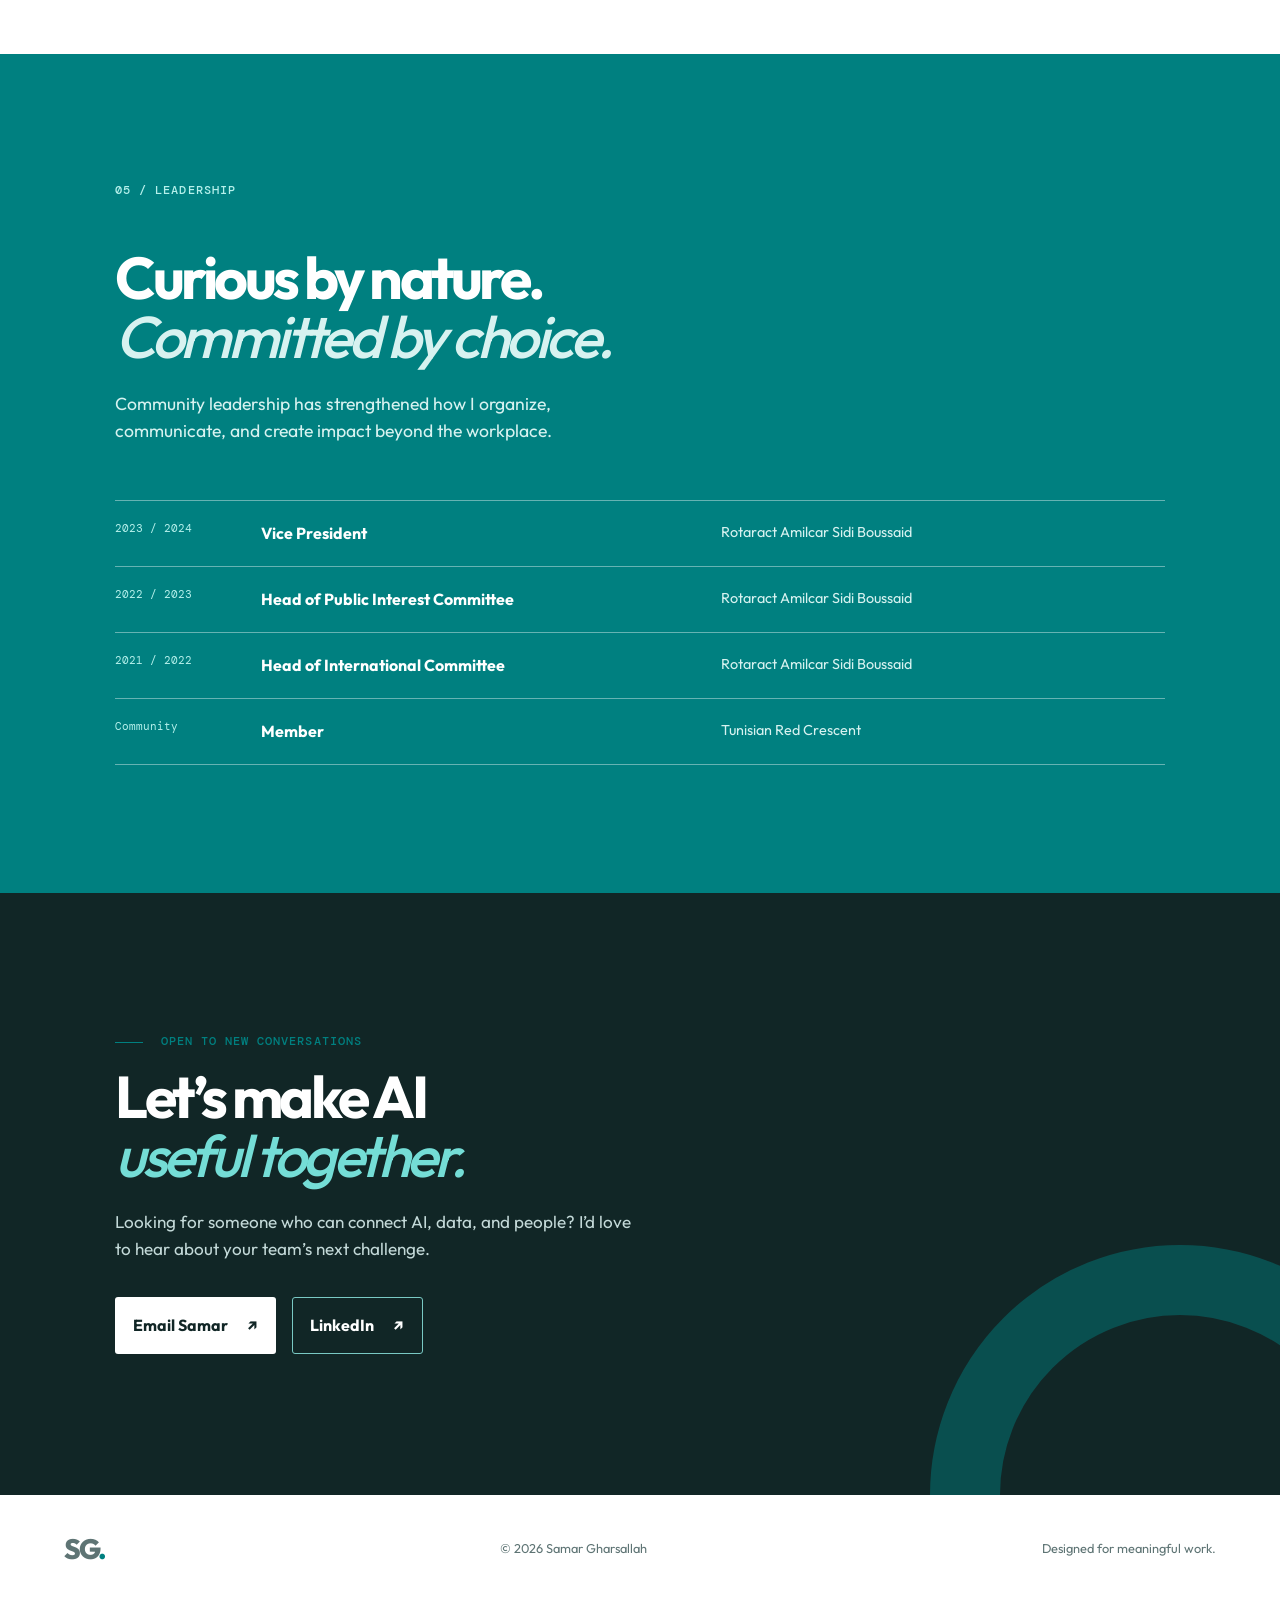
==== commit fd5cf4e2: "Remove phone number" ====
--- a/index.html
+++ b/index.html
@@ -92,7 +92,7 @@
     </section>
 
     <section id="contact" class="contact-section">
-      <div class="contact-orb"></div><p class="eyebrow reveal"><span></span> OPEN TO NEW CONVERSATIONS</p><h2 class="reveal">Let’s make AI<br /><em>useful together.</em></h2><p class="contact-intro reveal">Looking for someone who can connect AI, data, and people? I’d love to hear about your team’s next challenge.</p><div class="contact-actions reveal"><a class="button button-light" href="mailto:samargharsallah2@gmail.com">Email Samar <span aria-hidden="true">↗</span></a><a class="button button-outline" href="https://www.linkedin.com/in/samar-gharsallah-672684224" target="_blank" rel="noopener noreferrer">LinkedIn <span aria-hidden="true">↗</span></a></div><a class="phone-link reveal" href="tel:+21626434084">+216 26 434 084</a>
+      <div class="contact-orb"></div><p class="eyebrow reveal"><span></span> OPEN TO NEW CONVERSATIONS</p><h2 class="reveal">Let’s make AI<br /><em>useful together.</em></h2><p class="contact-intro reveal">Looking for someone who can connect AI, data, and people? I’d love to hear about your team’s next challenge.</p><div class="contact-actions reveal"><a class="button button-light" href="mailto:samargharsallah2@gmail.com">Email Samar <span aria-hidden="true">↗</span></a><a class="button button-outline" href="https://www.linkedin.com/in/samar-gharsallah-672684224" target="_blank" rel="noopener noreferrer">LinkedIn <span aria-hidden="true">↗</span></a></div>
     </section>
   </main>
   <footer><a class="brand" href="#top" aria-label="Back to top">SG<span>.</span></a><p>© <span id="year"></span> Samar Gharsallah</p><p>Designed for meaningful work.</p></footer>
